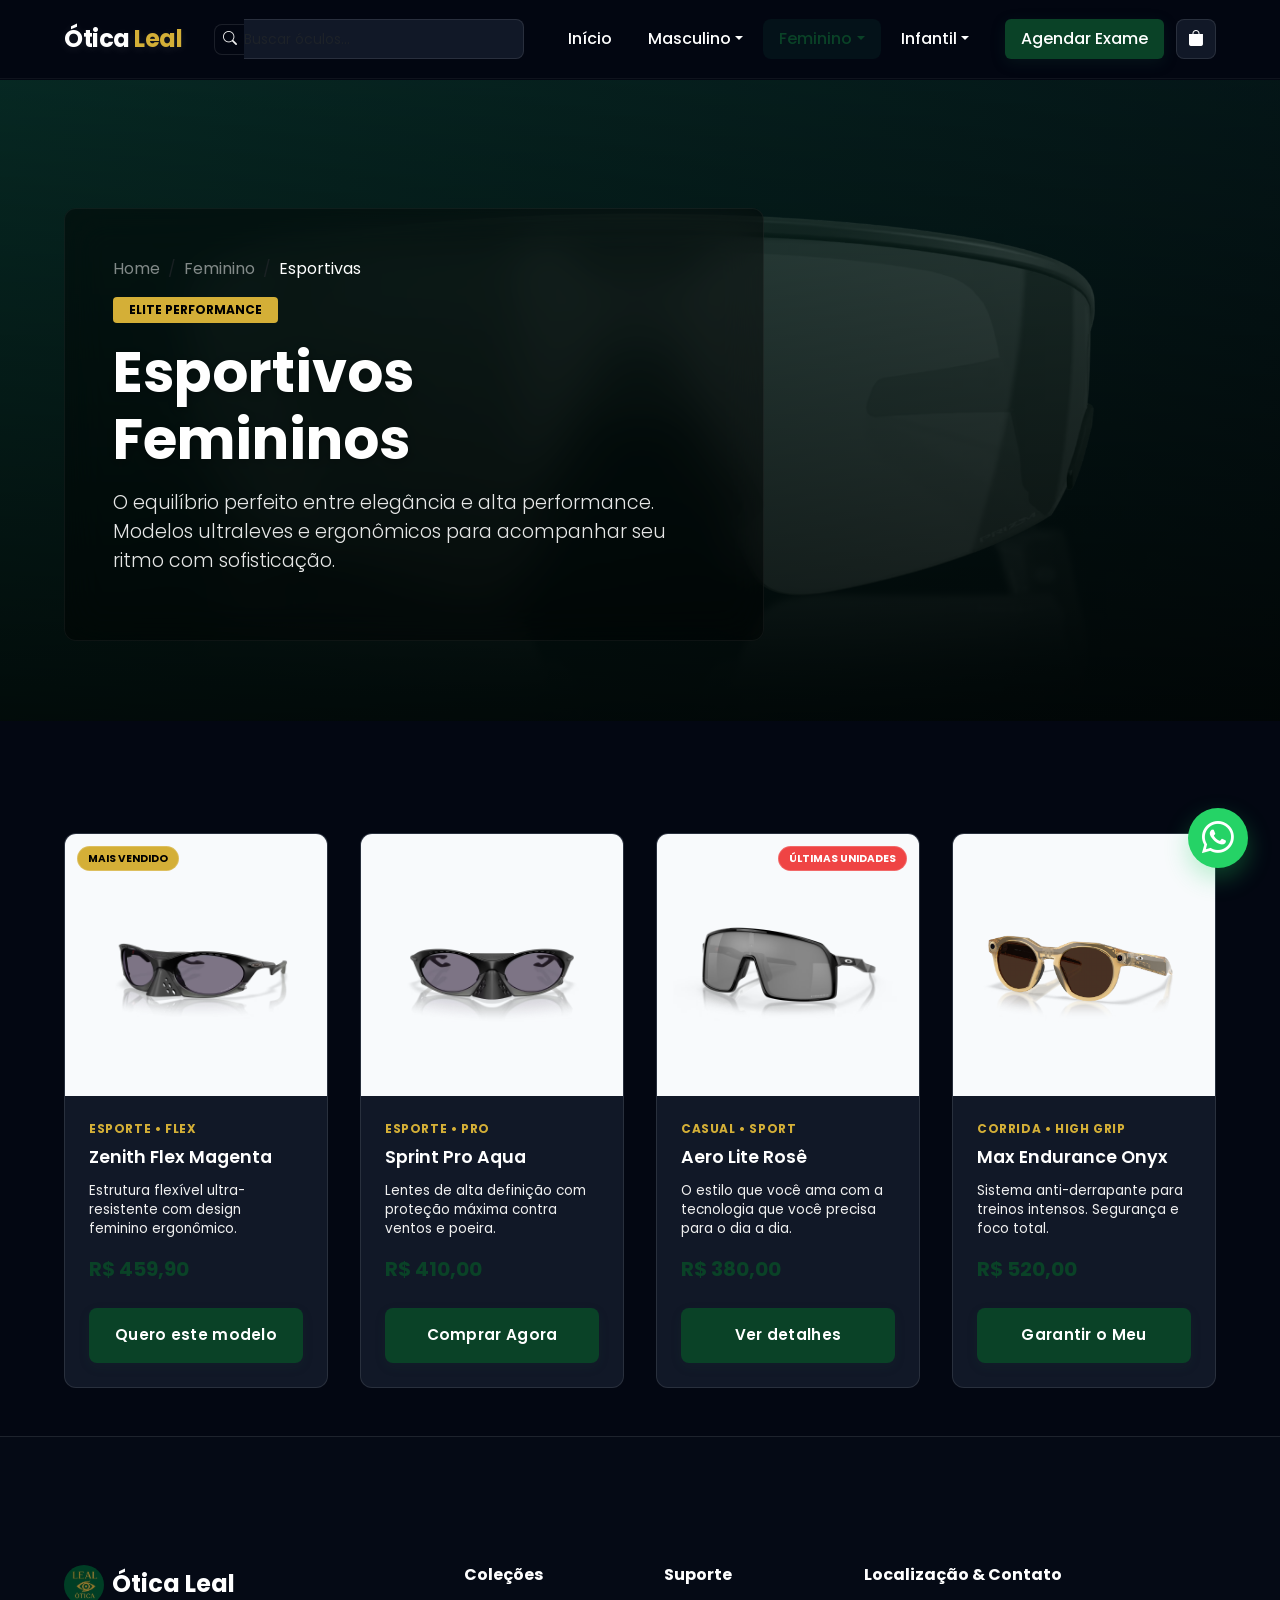
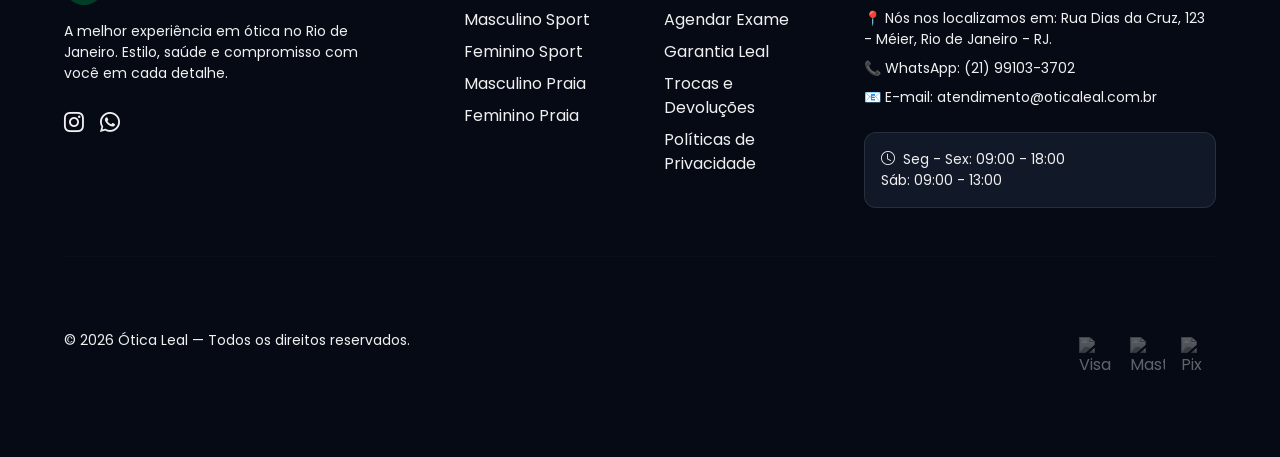
==== Html/Esportivas.html @ 36729e03 "Up site" ====
<!DOCTYPE html>
<html lang="pt-BR" data-theme="dark">
<head>
    <meta charset="UTF-8">
    <meta name="viewport" content="width=device-width, initial-scale=1.0">
    <meta name="description" content="Coleção Feminina Esportiva — Ótica Leal. Armações leves e elegantes para alta performance.">
    <title>Feminino Esportivo — Ótica Leal</title>
    <link href="https://cdn.jsdelivr.net/npm/bootstrap@5.3.3/dist/css/bootstrap.min.css" rel="stylesheet">
    <link href="https://cdn.jsdelivr.net/npm/bootstrap-icons/font/bootstrap-icons.css" rel="stylesheet">
    <link href="https://fonts.googleapis.com/css2?family=Poppins:wght@300;400;500;600;700;800&display=swap" rel="stylesheet">
    <link rel="stylesheet" href="../Css/Home.css">
</head>
<body class="home-page">
    <!-- PRELOADER -->
    <div id="preloader">
        <img src="../images/logo-otica-leal.png" alt="Ótica Leal" class="loader-logo">
        <div class="loader-bar"></div>
    </div>

    <!-- NAVBAR -->
    <nav class="navbar navbar-expand-lg fixed-top custom-navbar">
        <div class="container">
            <a class="navbar-brand fw-bold" href="../index.html" style="font-size: 1.5rem; letter-spacing: -0.5px;">
                <span style="color: #fff">Ótica</span>
                <span style="color: #d4af37">Leal</span>
            </a>
            <div class="d-flex align-items-center gap-2 order-lg-last">
                <button class="btn-cart" data-bs-toggle="modal" data-bs-target="#modalCarrinho" aria-label="Carrinho">
                    <i class="bi bi-bag-fill"></i>
                    <span id="contadorCarrinho"
                        class="position-absolute top-0 start-100 translate-middle badge rounded-pill bg-danger"
                        style="font-size:.65rem">0</span>
                </button>
                <button class="navbar-toggler border-0" type="button" data-bs-toggle="collapse"
                    data-bs-target="#navContent">
                    <span class="navbar-toggler-icon"></span>
                </button>
            </div>
            <div class="collapse navbar-collapse" id="navContent">
                <div class="search-box mx-lg-3 my-3 my-lg-0">
                    <div class="input-group input-group-sm">
                        <span class="input-group-text bg-transparent border-end-0"><i class="bi bi-search text-muted"></i></span>
                        <input type="text" id="searchInput" class="form-control border-start-0 ps-0" placeholder="Buscar óculos..." aria-label="Buscar">
                    </div>
                </div>
                <ul class="navbar-nav mx-auto gap-1">
                    <li class="nav-item"><a class="nav-link" href="../index.html">Início</a></li>
                    <li class="nav-item dropdown">
                        <a class="nav-link dropdown-toggle" href="#" data-bs-toggle="dropdown">Masculino</a>
                        <ul class="dropdown-menu">
                            <li><a class="dropdown-item" href="./Esportivos.html">Esportivos</a></li>
                            <li><a class="dropdown-item" href="./Praieros.html">Praianos</a></li>
                        </ul>
                    </li>
                    <li class="nav-item dropdown">
                        <a class="nav-link dropdown-toggle active" href="#" data-bs-toggle="dropdown">Feminino</a>
                        <ul class="dropdown-menu">
                            <li><a class="dropdown-item" href="./Esportivas.html">Esportivas</a></li>
                            <li><a class="dropdown-item" href="./Praieras.html">Praianas</a></li>
                        </ul>
                    </li>
                    <li class="nav-item dropdown">
                        <a class="nav-link dropdown-toggle" href="#" data-bs-toggle="dropdown">Infantil</a>
                        <ul class="dropdown-menu">
                            <li><a class="dropdown-item" href="./kidsEM.html">Meninos</a></li>
                            <li><a class="dropdown-item" href="./kidsEF.html">Meninas</a></li>
                        </ul>
                    </li>
                    <li class="nav-item"><a class="nav-link nav-cta" href="../index.html#exames">Agendar Exame</a></li>
                </ul>
            </div>
        </div>
    </nav>

    <!-- PAGE HEADER -->
    <div class="page-header" style="background-image: linear-gradient(to right, rgba(10,66,55,0.85), rgba(10,66,55,0.4)), url('../images/Esportivo2.avif');">
        <div class="container reveal">
            <div class="page-header-content glass p-4 p-md-5" style="border-radius: var(--radius); max-width: 700px;">
                <nav aria-label="breadcrumb">
                    <ol class="breadcrumb mb-3 small">
                        <li class="breadcrumb-item"><a href="../index.html" class="text-white-50">Home</a></li>
                        <li class="breadcrumb-item text-white-50">Feminino</li>
                        <li class="breadcrumb-item active text-white">Esportivas</li>
                    </ol>
                </nav>
                <span class="badge-new mb-3 d-inline-block px-3 py-1" style="background: var(--secondary); color: #000; font-weight: 700; font-size: 0.75rem; border-radius: 4px;">ELITE PERFORMANCE</span>
                <h1 class="fw-bold">Esportivos Femininos</h1>
                <p class="lead">O equilíbrio perfeito entre elegância e alta performance. Modelos ultraleves e ergonômicos para acompanhar seu ritmo com sofisticação.</p>
            </div>
        </div>
    </div>

    <!-- GRID -->
    <section class="container py-5">
        <div class="product-grid reveal-stagger">
            <!-- PRODUTO 1 -->
            <div class="product-card" id="titan-lady-rose">
                <div class="badge-popular">Mais Vendido</div>
                <div class="product-img-box"><img src="../images/Esportivo3.avif" alt="Zenith Flex Magenta"></div>
                <div class="product-body">
                    <span class="product-category">Esporte • Flex</span>
                    <h3 class="product-name">Zenith Flex Magenta</h3>
                    <p class="product-short-desc">Estrutura flexível ultra-resistente com design feminino ergonômico.</p>
                    <div class="product-price">R$ 459,90</div>
                    <button class="btn btn-buy btn-premium-glow w-100" onclick="adicionarCarrinho('Zenith Flex Magenta', 459.90)">Quero este modelo</button>
                </div>
            </div>

            <!-- PRODUTO 2 -->
            <div class="product-card">
                <div class="product-img-box"><img src="../images/Esportivo4.avif" alt="Sprint Pro Aqua"></div>
                <div class="product-body">
                    <span class="product-category">Esporte • Pro</span>
                    <h3 class="product-name">Sprint Pro Aqua</h3>
                    <p class="product-short-desc">Lentes de alta definição com proteção máxima contra ventos e poeira.</p>
                    <div class="product-price">R$ 410,00</div>
                    <button class="btn btn-buy w-100" onclick="adicionarCarrinho('Sprint Pro Aqua', 410.00)">Comprar Agora</button>
                </div>
            </div>

            <!-- PRODUTO 3 -->
            <div class="product-card">
                <div class="badge-scarcity">Últimas Unidades</div>
                <div class="product-img-box"><img src="../images/Esportivo5.avif" alt="Aero Lite Rosê"></div>
                <div class="product-body">
                    <span class="product-category">Casual • Sport</span>
                    <h3 class="product-name">Aero Lite Rosê</h3>
                    <p class="product-short-desc">O estilo que você ama com a tecnologia que você precisa para o dia a dia.</p>
                    <div class="product-price">R$ 380,00</div>
                    <button class="btn btn-buy w-100" onclick="adicionarCarrinho('Aero Lite Rosê', 380.00)">Ver detalhes</button>
                </div>
            </div>

            <!-- PRODUTO 4 -->
            <div class="product-card">
                <div class="product-img-box"><img src="../images/0OW8002__800208__P21__shad__al31.avif" alt="Max Endurance Onyx"></div>
                <div class="product-body">
                    <span class="product-category">Corrida • High Grip</span>
                    <h3 class="product-name">Max Endurance Onyx</h3>
                    <p class="product-short-desc">Sistema anti-derrapante para treinos intensos. Segurança e foco total.</p>
                    <div class="product-price">R$ 520,00</div>
                    <button class="btn btn-buy btn-premium-glow w-100" onclick="adicionarCarrinho('Max Endurance Onyx', 520.00)">Garantir o Meu</button>
                </div>
            </div>
        </div>
    </section>

    <!-- FOOTER -->
    <footer class="site-footer">
        <div class="container py-5">
            <div class="row g-5">
                <div class="col-lg-4">
                    <div class="footer-brand d-flex align-items-center gap-2 mb-3">
                        <img src="../images/logo-otica-leal.png" width="40" alt="Logo" style="border-radius: 50%;">
                        <h4 class="fw-bold mb-0">Ótica Leal</h4>
                    </div>
                    <p class="small text-secondary" style="max-width: 300px;">A melhor experiência em ótica no Rio de Janeiro. Estilo, saúde e compromisso com você em cada detalhe.</p>
                    <div class="d-flex gap-3 mt-4">
                        <a href="#" class="fs-5 text-secondary"><i class="bi bi-instagram"></i></a>
                        <a href="https://wa.me/5521991033702" class="fs-5 text-secondary"><i class="bi bi-whatsapp"></i></a>
                    </div>
                </div>
                <div class="col-lg-2 col-6">
                    <h6 class="fw-bold mb-4">Coleções</h6>
                    <ul class="list-unstyled d-flex flex-column gap-2">
                        <li><a href="./Esportivos.html">Masculino Sport</a></li>
                        <li><a href="./Esportivas.html">Feminino Sport</a></li>
                        <li><a href="./Praieros.html">Masculino Praia</a></li>
                        <li><a href="./Praieras.html">Feminino Praia</a></li>
                    </ul>
                </div>
                <div class="col-lg-2 col-6">
                    <h6 class="fw-bold mb-4">Suporte</h6>
                    <ul class="list-unstyled d-flex flex-column gap-2">
                        <li><a href="../index.html#exames">Agendar Exame</a></li>
                        <li><a href="#">Garantia Leal</a></li>
                        <li><a href="#">Trocas e Devoluções</a></li>
                        <li><a href="#">Políticas de Privacidade</a></li>
                    </ul>
                </div>
                <div class="col-lg-4">
                    <h6 class="fw-bold mb-4">Localização & Contato</h6>
                    <p class="small mb-2 text-secondary">📍 Nós nos localizamos em: Rua Dias da Cruz, 123 - Méier, Rio de Janeiro - RJ.</p>
                    <p class="small mb-2 text-secondary">📞 WhatsApp: (21) 99103-3702</p>
                    <p class="small text-secondary">📧 E-mail: atendimento@oticaleal.com.br</p>
                    <div class="mt-4 p-3 glass-card" style="border-radius: 12px;">
                        <p class="small mb-0 text-muted"><i class="bi bi-clock me-2"></i>Seg - Sex: 09:00 - 18:00<br>Sáb: 09:00 - 13:00</p>
                    </div>
                </div>
            </div>
            <hr class="my-5" style="border-color:rgba(255,255,255,0.08)">
            <div class="d-flex flex-wrap justify-content-between align-items-center gap-3">
                <p class="small mb-0 text-muted">© 2026 Ótica Leal — Todos os direitos reservados.</p>
                <div class="d-flex gap-3 align-items-center security-seals">
                    <img src="https://cdn-icons-png.flaticon.com/512/196/196057.png" width="35" alt="Visa">
                    <img src="https://cdn-icons-png.flaticon.com/512/196/196082.png" width="35" alt="Mastercard">
                    <img src="https://cdn-icons-png.flaticon.com/512/196/196051.png" width="35" alt="Pix">
                </div>
            </div>
        </div>
    </footer>

    <!-- MODAL CARRINHO -->
    <div class="modal fade" id="modalCarrinho">
        <div class="modal-dialog modal-dialog-centered modal-lg">
            <div class="modal-content">
                <div class="modal-header">
                    <h5 class="modal-title fw-bold">🛒 Seu Carrinho</h5>
                    <button type="button" class="btn-close" data-bs-dismiss="modal"></button>
                </div>
                <div class="modal-body">
                    <div id="listaCarrinho" class="mb-4"></div>
                    <div id="carrinhoVazio" class="text-center py-5" style="color:var(--text-muted)">Seu carrinho está vazio 😢</div>
                    
                    <div id="checkoutForm" style="display: none;">
                        <hr class="my-4">
                        <h6 class="fw-bold mb-3 text-primary-leal">Informações Complementares</h6>
                        <div class="row g-3">
                            <div class="col-md-6">
                                <label class="form-label small fw-bold">Seu Nome</label>
                                <input type="text" class="form-control" id="nomePedido" placeholder="Nome Completo">
                            </div>
                            <div class="col-md-6">
                                <label class="form-label small fw-bold">Telefone/WhatsApp</label>
                                <input type="text" class="form-control" id="telPedido" placeholder="(21) 99999-9999">
                            </div>
                            <div class="col-md-6">
                                <label class="form-label small fw-bold">Forma de Pagamento</label>
                                <select class="form-select" id="pagamentoPedido">
                                    <option value="Cartão de Crédito">Cartão de Crédito</option>
                                    <option value="Pix">Pix</option>
                                    <option value="Dinheiro">Dinheiro (na loja)</option>
                                </select>
                            </div>
                        </div>
                    </div>

                    <div class="pt-3 text-end" style="border-top:1px solid var(--border)">
                        <h4 class="fw-bold">Total: <span id="totalCarrinho" style="color:var(--primary)">R$ 0,00</span></h4>
                    </div>
                </div>
                <div class="modal-footer">
                    <button class="btn btn-outline-secondary" data-bs-dismiss="modal">Continuar Comprando</button>
                    <button class="btn btn-primary px-5" id="finalizarCarrinho">Retirar na Loja</button>
                </div>
            </div>
        </div>
    </div>

    <!-- FLOATING WHATSAPP BUTTON -->
    <a href="https://wa.me/5521991033702?text=Olá,%20vim%20aqui%20perguntar:" class="whatsapp-float" target="_blank" aria-label="Fale conosco no WhatsApp">
        <i class="bi bi-whatsapp"></i>
        <span class="float-tooltip">Dúvidas? Fale conosco!</span>
    </a>

    <script src="https://cdn.jsdelivr.net/npm/bootstrap@5.3.3/dist/js/bootstrap.bundle.min.js"></script>
    <script src="../Module-JS/ProductDB.js"></script>
    <script src="../Sistema.js"></script>
    <script src="../Module-JS/Search.js"></script>

    <!-- BACK TO TOP -->
    <button id="backToTop" class="btn-back-to-top" aria-label="Voltar ao topo">
        <i class="bi bi-arrow-up"></i>
    </button>

    <!-- MOBILE BOTTOM NAV -->
    <nav class="mobile-bottom-nav d-md-none">
        <a href="../index.html" class="nav-item">
            <i class="bi bi-house-door"></i>
            <span>Início</span>
        </a>
        <a href="javascript:void(0)" class="nav-item" onclick="window.abrirBuscaMobile()">
            <i class="bi bi-search"></i>
            <span>Busca</span>
        </a>
        <a href="javascript:void(0)" class="nav-item position-relative" data-bs-toggle="modal" data-bs-target="#modalCarrinho">
            <i class="bi bi-bag"></i>
            <span class="badge-dot" id="badgeMobile"></span>
            <span>Carrinho</span>
        </a>
        <a href="https://wa.me/5521991033702" class="nav-item whatsapp-item">
            <i class="bi bi-whatsapp"></i>
            <span>Whats</span>
        </a>
    </nav>
</body>
</html>
---- Css/Home.css ----
/* ========================================
   ÓTICA LEAL — Design System v9.0
   ======================================== */

html {
  scroll-behavior: smooth;
}

/* ---- LIGHT MODE ---- */
:root {
  /* Brand Deep Green */
  --primary: #0a4227;
  --primary-dark: #072e26;
  --primary-soft: rgba(10, 66, 55, 0.2);
  --secondary: #d4af37;
  --accent: #e5c158;
  --gradient-brand: linear-gradient(135deg, #0a4237, #1a4d3a);

  --bg: #030712;
  --bg-card: #111827;
  --bg-elevated: #1f2937;
  --bg-nav: rgba(3, 7, 18, 0.9);

  --text: #ffffff;
  --text-secondary: #f0f0f0;
  --text-muted: #9ca3af;

  --border: rgba(255, 255, 255, 0.1);
  --shadow-sm: 0 4px 6px rgba(0, 0, 0, 0.5);
  --shadow-md: 0 10px 15px rgba(0, 0, 0, 0.6);
  --shadow-lg: 0 20px 25px rgba(0, 0, 0, 0.7);
  --shadow-glow: 0 0 30px rgba(212, 175, 55, 0.15);

  --radius: 12px;
  --radius-sm: 8px;
  --radius-xs: 4px;
  --ease: cubic-bezier(0.4, 0, 0.2, 1);
}

/* ---- DARK MODE (Premium Deep Dark) ---- */
[data-theme="dark"] {
  --bg: #030712; /* Deep midnight black */
  --bg-card: #111827;
  --bg-elevated: #1f2937;
  --bg-nav: rgba(3, 7, 18, 0.9);

  --text: #ffffff;
  --text-secondary: #f0f0f0;
  --text-muted: #9ca3af;

  --border: rgba(255, 255, 255, 0.1);
  --shadow-sm: 0 4px 6px rgba(0, 0, 0, 0.5);
  --shadow-md: 0 10px 15px rgba(0, 0, 0, 0.6);
  --shadow-lg: 0 20px 25px rgba(0, 0, 0, 0.7);
  --shadow-glow: 0 0 30px rgba(212, 175, 55, 0.15);
}

/* Global Transitions */
* {
  transition:
    background-color 0.4s var(--ease),
    color 0.4s var(--ease),
    border-color 0.4s var(--ease),
    box-shadow 0.4s var(--ease);
}

/* Specific Dark Mode Adaptations */
[data-theme="dark"] .text-muted,
[data-theme="dark"] .text-secondary {
  color: var(--text-secondary) !important;
}

[data-theme="dark"] .bg-light {
  background-color: var(--bg-elevated) !important;
}

[data-theme="dark"] .card,
[data-theme="dark"] .product-card,
[data-theme="dark"] .glass-card {
  background-color: var(--bg-card);
  border-color: var(--border);
  color: var(--text);
}

[data-theme="dark"] h1,
[data-theme="dark"] h2,
[data-theme="dark"] h3,
[data-theme="dark"] h4,
[data-theme="dark"] h5,
[data-theme="dark"] h6 {
  color: var(--text) !important;
}

[data-theme="dark"] .modal-content {
  background-color: var(--bg-card);
  color: var(--text);
  border: 1px solid var(--border);
}

[data-theme="dark"] .form-control {
  background-color: rgba(255, 255, 255, 0.05);
  border-color: var(--border);
  color: var(--text);
}

[data-theme="dark"] .form-control:focus {
  background-color: rgba(255, 255, 255, 0.1);
  border-color: var(--secondary);
}

/* ---- GLASSMORPHISM UTILS ---- */
.glass {
  background: rgba(255, 255, 255, 0.05);
  backdrop-filter: blur(20px);
  -webkit-backdrop-filter: blur(12px);
  border: 1px solid rgba(255, 255, 255, 0.1);
}

[data-theme="dark"] .glass {
  background: rgba(0, 0, 0, 0.4);
  border: 1px solid rgba(255, 255, 255, 0.05);
}

.glass-dark {
  background: rgba(0, 0, 0, 0.6);
  backdrop-filter: blur(16px);
  -webkit-backdrop-filter: blur(16px);
  border: 1px solid rgba(255, 255, 255, 0.05);
}

/* ---- PREMIUM FEATURE BOXES ---- */
.feature-box {
  position: relative;
  display: block;
  height: 350px;
  border-radius: 24px;
  background-size: cover;
  background-position: center;
  overflow: hidden;
  transition: all 0.5s var(--ease);
  text-decoration: none;
}

.feature-box:hover {
  transform: translateY(-10px) scale(1.02);
  box-shadow: 0 30px 60px rgba(0, 0, 0, 0.3);
}

.feature-overlay {
  position: absolute;
  bottom: 0;
  left: 0;
  right: 0;
  padding: 2.5rem;
  background: linear-gradient(
    to top,
    rgba(0, 0, 0, 0.9) 0%,
    rgba(0, 0, 0, 0) 100%
  );
  color: #fff;
  transition: all 0.4s var(--ease);
}

.feature-box:hover .feature-overlay {
  padding-bottom: 3.5rem;
  background: linear-gradient(
    to top,
    rgba(0, 0, 0, 0.95) 20%,
    rgba(0, 0, 0, 0) 100%
  );
}

.small-tag {
  display: inline-block;
  font-size: 0.7rem;
  font-weight: 700;
  letter-spacing: 0.1em;
  text-transform: uppercase;
  color: var(--secondary);
  margin-bottom: 0.5rem;
}

.feature-box h3 {
  font-size: 1.8rem;
  margin-bottom: 0.25rem;
}

.feature-box p {
  font-size: 1rem;
  opacity: 0.8;
  margin-bottom: 0;
}

/* ---- BASE ---- */
*,
*::before,
*::after {
  box-sizing: border-box;
}

body {
  background: var(--bg);
  color: var(--text);
  font-family: "Poppins", sans-serif;
  margin: 0;
  padding-top: 80px;
  transition:
    background 0.3s ease,
    color 0.3s ease;
  -webkit-font-smoothing: antialiased;
  overflow-x: hidden;
}

.navbar-brand {
  transition: all 0.3s var(--ease);
}

.navbar-brand:hover {
  opacity: 0.8;
  transform: translateY(-1px);
}

.navbar-brand span {
  text-shadow: 0 2px 10px rgba(255, 255, 255, 0.1);
}

/* Back to Top Button */
.btn-back-to-top {
  position: fixed;
  bottom: 1.5rem;
  left: 1.5rem;
  width: 45px;
  height: 45px;
  background: var(--bg-card);
  color: var(--primary);
  border: 1px solid var(--border);
  border-radius: 50%;
  display: flex;
  align-items: center;
  justify-content: center;
  font-size: 1.2rem;
  cursor: pointer;
  z-index: 999;
  opacity: 0;
  visibility: hidden;
  transition: all 0.4s var(--ease);
  box-shadow: var(--shadow-md);
}

.btn-back-to-top.show {
  opacity: 1;
  visibility: visible;
}

.btn-back-to-top:hover {
  background: var(--primary);
  color: #fff;
  transform: translateY(-5px);
}

@media (max-width: 768px) {
  .search-box {
    max-width: 120px;
  }
  .search-box .form-control {
    font-size: 0.75rem;
  }
}

/* ================================================
   PRELOADER
   ================================================ */
#preloader {
  position: fixed;
  top: 0;
  left: 0;
  width: 100%;
  height: 100%;
  background: #0a4227; /* Brand Deep Green */
  display: flex;
  flex-direction: column;
  align-items: center;
  justify-content: center;
  z-index: 9999;
  transition:
    opacity 0.8s ease,
    visibility 0.8s ease;
}

.loader-logo {
  width: 120px;
  margin-bottom: 2rem;
  animation: pulse-logo 2s infinite ease-in-out;
  border-radius: 50%;
}

.loader-bar {
  width: 200px;
  height: 3px;
  background: rgba(255, 255, 255, 0.1);
  border-radius: 10px;
  overflow: hidden;
  position: relative;
}

.loader-bar::after {
  content: "";
  position: absolute;
  top: 0;
  left: -100%;
  width: 100%;
  height: 100%;
  background: var(--secondary); /* Brand Gold */
  animation: load-progress 1.5s infinite ease-in-out;
}

@keyframes pulse-logo {
  0%,
  100% {
    transform: scale(1);
    opacity: 0.8;
  }
  50% {
    transform: scale(1.1);
    opacity: 1;
  }
}

@keyframes load-progress {
  0% {
    left: -100%;
  }
  50% {
    left: 0%;
  }
  100% {
    left: 100%;
  }
}

#preloader.fade-out {
  opacity: 0;
  visibility: hidden;
}

body.home-page {
  background-image: none; /* Removed the distracting radial gradients for a cleaner look */
}

a {
  color: inherit;
  text-decoration: none;
  transition: color 0.2s ease;
}
a:hover {
  color: var(--primary);
}
::selection {
  background: var(--primary);
  color: #fff;
}

.container {
  max-width: 1200px;
  margin: 0 auto;
  padding: 0 1.5rem;
}

/* ================================================
   NAVBAR
   ================================================ */
/* ================================================
   NAVBAR
   ================================================ */
.custom-navbar {
  background: var(--bg-nav) !important;
  backdrop-filter: blur(12px);
  -webkit-backdrop-filter: blur(12px);
  border-bottom: 1px solid var(--border);
  padding: 1rem 0;
  transition: all 0.3s ease;
  z-index: 1000;
}

.custom-navbar.scrolled {
  padding: 0.6rem 0;
  box-shadow: var(--shadow-md);
}

.custom-navbar .navbar-brand {
  font-size: 1.4rem;
}

.custom-navbar .text-primary-leal {
  color: var(--primary);
}
.custom-navbar .text-gold-leal {
  color: var(--secondary);
}

.custom-navbar .nav-link {
  color: var(--text) !important;
  font-weight: 500;
  padding: 0.5rem 1rem !important;
  border-radius: var(--radius-sm);
  transition: all 0.2s ease;
}

.custom-navbar .nav-link:hover,
.custom-navbar .nav-link.active {
  color: var(--primary) !important;
  background: var(--primary-soft);
}

.nav-cta {
  background: var(--primary);
  color: #fff !important;
  padding: 0.5rem 1.5rem !important;
  border-radius: 6px !important;
  box-shadow: 0 4px 15px rgba(26, 77, 58, 0.2);
  margin-left: 1rem;
}

.nav-cta:hover {
  background: var(--primary-dark);
  box-shadow: 0 6px 20px rgba(26, 77, 58, 0.3);
  transform: translateY(-2px);
}

.custom-navbar .dropdown-menu {
  background: var(--bg-card);
  border: 1px solid var(--border);
  border-radius: var(--radius);
  box-shadow: var(--shadow-lg);
  padding: 0.5rem;
  margin-top: 0.5rem;
}

.custom-navbar .dropdown-item {
  color: var(--text);
  padding: 0.6rem 1rem;
  border-radius: var(--radius-sm);
  transition: all 0.2s ease;
}

.custom-navbar .dropdown-item:hover {
  background: var(--primary-soft);
  color: var(--primary);
}

.theme-toggle,
.btn-cart {
  width: 40px;
  height: 40px;
  border: 1px solid var(--border);
  border-radius: var(--radius-sm);
  background: var(--bg-card);
  color: var(--text);
  display: flex;
  align-items: center;
  justify-content: center;
  cursor: pointer;
  transition: all 0.2s ease;
}

.theme-toggle:hover,
.btn-cart:hover {
  border-color: var(--primary);
  color: var(--primary);
}

.btn-cart .badge {
  font-size: 0.6rem !important;
  padding: 0.35em 0.5em !important;
}

.search-box .form-control {
  border-radius: 0 var(--radius-sm) var(--radius-sm) 0;
  background: var(--bg-card);
  color: var(--text);
  border-color: var(--border);
  min-width: 180px;
  transition: all 0.3s ease;
}

.search-box .input-group-text {
  border-radius: var(--radius-sm) 0 0 var(--radius-sm);
  border-color: var(--border);
  color: var(--text-muted);
}

.search-box .form-control:focus {
  min-width: 240px;
  box-shadow: none;
  border-color: var(--primary);
}

/* ================================================
   HERO
   ================================================ */
.hero-section {
  position: relative;
  min-height: 80vh;
  display: flex;
  align-items: center;
  background-image:
    linear-gradient(to right, rgba(10, 66, 55, 0.9), rgba(10, 66, 55, 0.4)),
    url("https://images.unsplash.com/photo-1574258495973-f010dfbb5371?w=1800&q=80");
  background-size: cover;
  background-position: center;
  color: #fff;
  border-radius: 0;
  overflow: hidden;
}

.lifestyle-section {
  position: relative;
  padding: 10rem 0;
  background-attachment: fixed;
  background-size: cover;
  background-position: center;
  margin: 6rem 0;
  border-radius: 40px;
}

.hero-section h1 {
  font-size: clamp(2.5rem, 5vw, 4rem);
  font-weight: 800;
  line-height: 1.1;
  margin-bottom: 1.5rem;
}

.accent-text {
  color: var(--secondary);
}

.hero-section p {
  font-size: 1.1rem;
  opacity: 0.9;
  max-width: 600px;
  margin-bottom: 2rem;
}

.btn-hero-primary,
.btn-hero-secondary,
.btn-buy {
  padding: 0.8rem 1.8rem;
  font-weight: 600;
  border-radius: var(--radius-sm);
  transition: all 0.2s ease;
  text-decoration: none;
  display: inline-block;
}

.btn-hero-primary {
  background: var(--primary);
  color: #fff;
  border: none;
}
.btn-hero-primary:hover {
  background: var(--primary-dark);
  color: #fff;
  transform: translateY(-2px);
}

.btn-hero-secondary {
  background: transparent;
  color: #fff;
  border: 2px solid #fff;
  margin-left: 1rem;
}
.btn-hero-secondary:hover {
  background: #fff;
  color: var(--text);
  transform: translateY(-2px);
}

/* ================================================
   REVEAL (STAGGERED LOADING)
   ================================================ */
.reveal {
  opacity: 0;
  transform: translateY(30px);
  transition:
    opacity 1s cubic-bezier(0.22, 1, 0.36, 1),
    transform 1s cubic-bezier(0.22, 1, 0.36, 1);
}
.reveal.visible {
  opacity: 1;
  transform: translateY(0);
}

.reveal-stagger > * {
  opacity: 0;
  transform: translateY(20px);
  transition:
    opacity 0.8s cubic-bezier(0.22, 1, 0.36, 1),
    transform 0.8s cubic-bezier(0.22, 1, 0.36, 1);
}

.reveal-stagger.visible > * {
  opacity: 1;
  transform: translateY(0);
}

.reveal-stagger.visible > *:nth-child(1) {
  transition-delay: 0.1s;
}
.reveal-stagger.visible > *:nth-child(2) {
  transition-delay: 0.2s;
}
.reveal-stagger.visible > *:nth-child(3) {
  transition-delay: 0.3s;
}
.reveal-stagger.visible > *:nth-child(4) {
  transition-delay: 0.4s;
}
.reveal-stagger.visible > *:nth-child(5) {
  transition-delay: 0.5s;
}
.reveal-stagger.visible > *:nth-child(6) {
  transition-delay: 0.6s;
}

/* ================================================
   PRODUCT CARDS
   ================================================ */
.product-grid {
  display: grid;
  grid-template-columns: repeat(auto-fill, minmax(260px, 1fr));
  gap: 2rem;
}

.product-card {
  background: var(--bg-card);
  border: 1px solid var(--border);
  border-radius: var(--radius);
  overflow: hidden;
  transition: all 0.4s var(--ease);
  display: flex;
  flex-direction: column;
  position: relative;
}

.product-card::after {
  content: "";
  position: absolute;
  top: 0;
  left: 0;
  right: 0;
  bottom: 0;
  border-radius: inherit;
  box-shadow: 0 0 20px rgba(197, 160, 89, 0);
  transition: all 0.4s var(--ease);
  pointer-events: none;
  z-index: -1;
}

.product-card:hover {
  transform: translateY(-8px);
  border-color: var(--secondary);
  box-shadow: var(--shadow-lg);
}

[data-theme="dark"] .product-card:hover {
  box-shadow:
    0 10px 40px rgba(0, 0, 0, 0.8),
    0 0 20px rgba(197, 160, 89, 0.1);
}

.product-img-box {
  position: relative;
  aspect-ratio: 1/1;
  overflow: hidden;
  background: #f8fafc;
}

.product-img-box img {
  width: 100%;
  height: 100%;
  object-fit: contain;
  padding: 1rem;
  transition: transform 0.5s ease;
}

.product-card:hover .product-img-box img {
  transform: scale(1.05);
}

.product-body {
  padding: 1.5rem;
  display: flex;
  flex-direction: column;
  flex-grow: 1;
}

.product-category {
  font-size: 0.75rem;
  font-weight: 700;
  color: var(--secondary);
  text-transform: uppercase;
  letter-spacing: 0.05em;
  margin-bottom: 0.5rem;
}

.product-name {
  font-size: 1.1rem;
  font-weight: 600;
  margin-bottom: 0.75rem;
  line-height: 1.3;
}

.product-price {
  font-size: 1.25rem;
  font-weight: 700;
  color: var(--primary);
  margin-bottom: 1.5rem;
  margin-top: auto;
}

.old-price {
  font-size: 0.9rem;
  color: var(--text-muted);
  text-decoration: line-through;
  margin-right: 0.5rem;
}

.btn-buy {
  width: 100%;
  background: var(--primary);
  color: #fff;
  border: none;
  text-align: center;
  font-size: 0.95rem;
  font-weight: 600;
  letter-spacing: 0.02em;
  padding: 1rem 1.5rem;
  box-shadow: 0 4px 12px rgba(26, 77, 58, 0.1);
  transition: all 0.3s var(--ease);
}
.btn-buy:hover {
  background: var(--primary-dark);
  transform: translateY(-3px);
  box-shadow: 0 8px 25px rgba(26, 77, 58, 0.2);
  filter: brightness(1.1);
}
.btn-buy:active {
  transform: translateY(0);
}
.btn-buy.success {
  background: #10b981;
}

/* CRO Badges */
.badge-scarcity {
  position: absolute;
  top: 12px;
  right: 12px;
  background: #ef4444;
  color: #fff;
  font-size: 0.65rem;
  font-weight: 700;
  padding: 4px 10px;
  border-radius: 50px;
  z-index: 10;
  text-transform: uppercase;
  animation: pulse-red 2s infinite;
}

.badge-popular {
  position: absolute;
  top: 12px;
  left: 12px;
  background: var(--secondary);
  color: #000;
  font-size: 0.65rem;
  font-weight: 700;
  padding: 4px 10px;
  border-radius: 50px;
  z-index: 10;
  text-transform: uppercase;
}

@keyframes pulse-red {
  0% {
    box-shadow: 0 0 0 0 rgba(239, 68, 68, 0.4);
  }
  70% {
    box-shadow: 0 0 0 10px rgba(239, 68, 68, 0);
  }
  100% {
    box-shadow: 0 0 0 0 rgba(239, 68, 68, 0);
  }
}

/* Ratings - REMOVED AS PER USER REQUEST */
.product-rating {
  display: none;
}

.product-short-desc {
  font-size: 0.85rem;
  color: var(--text-secondary);
  margin-bottom: 1rem;
  display: -webkit-box;
  -webkit-line-clam: 2;
  -webkit-box-orient: vertical;
  overflow: hidden;
  line-height: 1.4;
}

/* Testimonials */
.testimonial-card {
  padding: 2rem;
  height: 100%;
}
.testimonial-card img {
  width: 60px;
  height: 60px;
  border-radius: 50%;
  object-fit: cover;
  margin-bottom: 1rem;
  border: 2px solid var(--secondary);
}

/* Trust Bar */
.trust-icon-box {
  text-align: center;
  padding: 2rem;
  transition: transform 0.3s var(--ease);
}
.trust-icon-box:hover {
  transform: translateY(-5px);
}
.trust-icon-box i {
  font-size: 2.5rem;
  color: var(--secondary);
  margin-bottom: 1rem;
}

.security-seals {
  display: flex;
  justify-content: center;
  gap: 2rem;
  opacity: 0.6;
  margin-top: 2rem;
}

/* ================================================
   PAGE HEADER (Cinematic Category Headers)
   ================================================ */
.page-header {
  position: relative;
  padding: 8rem 0 5rem;
  background-size: cover;
  background-position: center;
  background-repeat: no-repeat;
  margin-bottom: 4rem;
  overflow: hidden;
  color: #fff;
  display: flex;
  align-items: flex-end;
}

.page-header::before {
  content: "";
  position: absolute;
  top: 0;
  left: 0;
  right: 0;
  bottom: 0;
  background: linear-gradient(
    to bottom,
    rgba(0, 0, 0, 0.3),
    rgba(0, 0, 0, 0.8)
  );
  z-index: 1;
}

.page-header .container {
  position: relative;
  z-index: 2;
}

.page-header-content {
  padding: 2.5rem;
  border-radius: var(--radius);
  max-width: 800px;
}

.page-header h1 {
  font-size: clamp(2rem, 5vw, 3.5rem);
  font-weight: 800;
  margin-bottom: 1rem;
  text-shadow: 0 2px 10px rgba(0, 0, 0, 0.3);
}

.page-header p {
  color: rgba(255, 255, 255, 0.9);
  font-size: 1.2rem;
  max-width: 600px;
  line-height: 1.5;
}

.breadcrumb-item a {
  color: rgba(255, 255, 255, 0.8);
  text-decoration: none;
}

.breadcrumb-item.active {
  color: var(--secondary);
}

.breadcrumb-item a {
  color: var(--primary);
}

/* ================================================
   EXAMES SECTION
   ================================================ */
.exames-section {
  background: var(--bg-elevated);
  border-radius: var(--radius);
  margin: 4rem 0;
  overflow: hidden;
}

.exame-img {
  width: 100%;
  height: 100%;
  min-height: 300px;
  object-fit: cover;
}

.badge-free {
  background: var(--secondary);
  color: #fff;
  padding: 0.2rem 0.6rem;
  border-radius: var(--radius-xs);
  font-size: 0.9rem;
  vertical-align: middle;
}

.benefit-item {
  display: flex;
  gap: 1rem;
  margin-bottom: 1.5rem;
}

/* ================================================
   BRANDS & LIFESTYLE
   ================================================ */
.brand-logo {
  filter: grayscale(1) brightness(2);
  opacity: 0.5;
  transition: all 0.3s ease;
  max-height: 30px;
}

.brand-logo:hover {
  filter: grayscale(0) brightness(1);
  opacity: 1;
  transform: scale(1.1);
}

.glass-card {
  background: rgba(255, 255, 255, 0.03);
  backdrop-filter: blur(20px);
  -webkit-backdrop-filter: blur(20px);
  border: 1px solid rgba(255, 255, 255, 0.08);
  border-radius: 24px;
}

/* ================================================
   FOOTER
   ================================================ */
.site-footer {
  background: var(--bg-elevated);
  border-top: 1px solid var(--border);
  padding: 5rem 0 2rem;
  margin-top: 0; /* Remove margin to merge with previous sections if needed */
  width: 100%;
}

.footer-full {
  background: var(--bg-elevated);
  padding-left: 5%;
  padding-right: 5%;
}

[data-theme="dark"] .site-footer {
  background: #050a15;
}

.site-footer a {
  color: var(--text-secondary);
  transition: all 0.2s ease;
}
.site-footer a:hover {
  color: var(--primary);
  padding-left: 5px;
}

/* ================================================
   MODALS
   ================================================ */
.modal-content {
  border-radius: var(--radius);
  border: none;
  box-shadow: var(--shadow-lg);
}

.modal-header {
  border-bottom: 1px solid var(--border);
  padding: 1.5rem;
}

.modal-footer {
  border-top: 1px solid var(--border);
  padding: 1.5rem;
}

/* Form Styles for Modals */
.modal-body .form-label {
  color: var(--text-secondary);
  margin-bottom: 0.4rem;
}

.modal-body .form-control,
.modal-body .form-select {
  background-color: var(--bg-elevated);
  border: 1px solid var(--border);
  color: var(--text);
  border-radius: var(--radius-sm);
  padding: 0.65rem 1rem;
  transition: all 0.2s ease;
}

.modal-body .form-control:focus,
.modal-body .form-select:focus {
  background-color: var(--bg-card);
  border-color: var(--primary);
  box-shadow: 0 0 0 4px rgba(26, 77, 58, 0.1);
  outline: none;
}

[data-theme="dark"] .modal-body .form-control,
[data-theme="dark"] .modal-body .form-select {
  background-color: rgba(255, 255, 255, 0.03);
}

[data-theme="dark"] .modal-body .form-control:focus,
[data-theme="dark"] .modal-body .form-select:focus {
  background-color: rgba(255, 255, 255, 0.05);
}

/* ================================================
   TOAST
   ================================================ */
.toast-notification {
  position: fixed;
  bottom: 2rem;
  right: 2rem;
  background: var(--text);
  color: var(--bg);
  padding: 1rem 1.5rem;
  border-radius: var(--radius-sm);
  box-shadow: var(--shadow-lg);
  display: flex;
  align-items: center;
  gap: 0.75rem;
  z-index: 1100;
  opacity: 0;
  transform: translateY(20px);
  transition: all 0.3s ease;
}

.toast-notification.show {
  opacity: 1;
  transform: translateY(0);
}

/* ================================================
   RESPONSIVE
   ================================================ */
@media (max-width: 1100px) {
  .feature-grid {
    grid-template-columns: repeat(2, minmax(0, 1fr));
  }
  .product-grid {
    grid-template-columns: repeat(2, minmax(0, 1fr));
  }
  .exames-grid {
    grid-template-columns: 1fr;
  }
}

@media (max-width: 820px) {
  body {
    padding-top: 110px;
  }
  .hero-content {
    padding-top: 3rem;
  }
  .hero-section h1 {
    font-size: clamp(2.5rem, 8vw, 3.6rem);
  }
  .feature-grid,
  .product-grid {
    grid-template-columns: 1fr;
  }
  .custom-navbar {
    padding: 14px 0;
  }
  .page-header {
    min-height: 460px;
  }
  .page-header h1 {
    font-size: 2.5rem;
  }
  .page-header .breadcrumb {
    font-size: 0.82rem;
  }
}

@media (max-width: 640px) {
  .custom-navbar .navbar-collapse {
    background: var(--bg-card);
    margin-top: 0.75rem;
    padding: 1rem;
    border-radius: 24px;
  }
  .custom-navbar .nav-link {
    padding: 12px 14px !important;
  }
  .hero-actions {
    flex-direction: column;
    align-items: stretch;
  }
  .btn-hero-primary,
  .btn-hero-secondary {
    width: 100%;
  }
  .product-body {
    padding: 1.35rem;
  }
  .btn-buy {
    width: 100%;
  }
}

/* ================================================
   CRO & TRUST COMPONENTS
   ================================================ */

/* Authority Icons */
.trust-icon-box {
  text-align: center;
  padding: 2.5rem 1.5rem;
  transition: all 0.3s var(--ease);
  border: 1px solid transparent;
}

.trust-icon-box:hover {
  transform: translateY(-8px);
  border-color: var(--secondary);
  background: rgba(197, 160, 89, 0.03);
}

.trust-icon-box i {
  font-size: 3rem;
  color: var(--secondary);
  margin-bottom: 1.5rem;
  display: block;
  filter: drop-shadow(0 0 10px rgba(197, 160, 89, 0.2));
}

.trust-icon-box h5 {
  font-size: 1.1rem;
  margin-bottom: 0.75rem;
  font-weight: 700;
}

/* Testimonials */
.testimonial-card {
  padding: 2.5rem;
  transition: all 0.3s var(--ease);
  position: relative;
  overflow: hidden;
}

.testimonial-card::before {
  content: '"';
  position: absolute;
  top: 10px;
  right: 20px;
  font-size: 5rem;
  color: var(--secondary);
  opacity: 0.1;
  font-family: serif;
}

.testimonial-card .italic {
  font-style: italic;
  line-height: 1.6;
  font-size: 1rem;
}

/* Real Life Gallery */
.gallery-img {
  transition: all 0.5s var(--ease);
  cursor: zoom-in;
}

.gallery-img:hover {
  transform: scale(1.03);
  box-shadow: var(--shadow-lg);
  z-index: 2;
}

/* Footer Authority Bar */
.footer-trust-bar {
  padding: 1.5rem 0;
  border-top: 1px solid var(--border);
  border-bottom: 1px solid var(--border);
  margin-bottom: 3rem;
}

/* Responsive Fixes Extra */
@media (max-width: 768px) {
  .hero-actions {
    flex-direction: column;
  }
  .btn-hero-secondary {
    margin-left: 0 !important;
  }
}

/* ================================================
   NOVIDADES: ESTATÍSTICAS E AUTORIDADE
   ================================================ */
.stats-section {
  background: var(--primary);
  padding: 5rem 0;
  color: #fff;
  position: relative;
  overflow: hidden;
}

.stats-section::before {
  content: "";
  position: absolute;
  top: 0;
  left: 0;
  width: 100%;
  height: 100%;
  background: radial-gradient(
    circle at 10% 20%,
    rgba(255, 255, 255, 0.05) 0%,
    transparent 50%
  );
  pointer-events: none;
}

.stat-card {
  text-align: center;
  padding: 2.5rem;
  border-radius: 24px;
  background: rgba(255, 255, 255, 0.05);
  border: 1px solid rgba(255, 255, 255, 0.1);
  backdrop-filter: blur(10px);
  transition: all 0.4s var(--ease);
}

.stat-card:hover {
  transform: translateY(-10px);
  background: rgba(255, 255, 255, 0.08);
  border-color: var(--secondary);
  box-shadow: 0 20px 40px rgba(0, 0, 0, 0.2);
}

.stat-number {
  font-size: 3.5rem;
  font-weight: 800;
  margin-bottom: 0.5rem;
  display: block;
  color: var(--secondary);
  font-variant-numeric: tabular-nums;
}

.stat-label {
  font-size: 0.95rem;
  font-weight: 600;
  text-transform: uppercase;
  letter-spacing: 0.15em;
  opacity: 0.8;
}

/* ================================================
   WHATSAPP FEEDBACK CAROUSEL
   ================================================ */
.feedback-carousel-container {
  position: relative;
  padding: 2rem 0;
  overflow: hidden;
}

.feedback-track {
  display: flex;
  gap: 2rem;
  width: max-content;
  animation: scroll-feedback 40s linear infinite;
  padding: 2rem 1rem;
}

.feedback-carousel-container:hover .feedback-track {
  animation-play-state: paused;
}

@keyframes scroll-feedback {
  0% {
    transform: translateX(0);
  }
  100% {
    transform: translateX(calc(-320px * 4 - 2rem * 4));
  }
}

.whatsapp-card {
  min-width: 320px;
  max-width: 320px;
  background: #fff;
  border-radius: 20px;
  padding: 1.5rem;
  box-shadow: var(--shadow-md);
  position: relative;
  transition: all 0.3s var(--ease);
  border: 1px solid var(--border);
}

.blurred-name {
  filter: blur(4px);
  user-select: none;
}

.whatsapp-avatar {
  width: 45px;
  height: 45px;
  border-radius: 50%;
  object-fit: cover;
  border: 2px solid #10b981;
  filter: blur(8px); /* Blur avatar as well for privacy */
}

[data-theme="dark"] .whatsapp-card {
  background: #111827;
}

.whatsapp-header {
  display: flex;
  align-items: center;
  gap: 0.75rem;
  margin-bottom: 1rem;
  border-bottom: 1px solid var(--border);
  padding-bottom: 0.75rem;
}

.whatsapp-avatar {
  width: 45px;
  height: 45px;
  border-radius: 50%;
  object-fit: cover;
  border: 2px solid #10b981;
}

.whatsapp-info h6 {
  margin: 0;
  font-size: 0.95rem;
  font-weight: 700;
}

.whatsapp-info span {
  font-size: 0.75rem;
  color: #10b981;
  display: flex;
  align-items: center;
  gap: 4px;
}

.whatsapp-bubble {
  background: #e7fedb;
  padding: 1rem;
  border-radius: 0 20px 20px 20px;
  font-size: 0.9rem;
  color: #1e293b;
  position: relative;
  margin-bottom: 1rem;
  line-height: 1.5;
}

[data-theme="dark"] .whatsapp-bubble {
  background: #064e3b;
  color: #ecfdf5;
}

.whatsapp-bubble::before {
  content: "";
  position: absolute;
  top: 0;
  left: -10px;
  width: 0;
  height: 0;
  border-style: solid;
  border-width: 0 10px 10px 0;
  border-color: transparent #e7fedb transparent transparent;
}

[data-theme="dark"] .whatsapp-bubble::before {
  border-color: transparent #064e3b transparent transparent;
}

.whatsapp-time {
  display: block;
  text-align: right;
  font-size: 0.7rem;
  opacity: 0.6;
  margin-top: 8px;
}

.whatsapp-footer {
  display: flex;
  justify-content: space-between;
  align-items: center;
  margin-top: 0.5rem;
}

.insta-item {
  position: relative;
  aspect-ratio: 1/1;
  overflow: hidden;
  border-radius: 4px;
  cursor: pointer;
}

.insta-item img {
  width: 100%;
  height: 100%;
  object-fit: cover;
  transition: transform 0.5s ease;
}

.insta-overlay {
  position: absolute;
  top: 0;
  left: 0;
  right: 0;
  bottom: 0;
  background: rgba(10, 66, 55, 0.4);
  display: flex;
  align-items: center;
  justify-content: center;
  color: #fff;
  font-size: 1.5rem;
  opacity: 0;
  transition: all 0.3s ease;
}

.insta-item:hover img {
  transform: scale(1.1);
}

.insta-item:hover .insta-overlay {
  opacity: 1;
}

/* ================================================
   MICRO-ANIMATIONS & PREMIUM EFFECTS
   ================================================ */
@keyframes glow-pulse {
  0% {
    box-shadow: 0 0 5px rgba(197, 160, 89, 0.2);
  }
  50% {
    box-shadow: 0 0 25px rgba(197, 160, 89, 0.5);
  }
  100% {
    box-shadow: 0 0 5px rgba(197, 160, 89, 0.2);
  }
}

.btn-premium-glow {
  animation: glow-pulse 3s infinite;
}

.hover-lift {
  transition:
    transform 0.3s var(--ease),
    box-shadow 0.3s var(--ease);
}
.hover-lift:hover {
  transform: translateY(-8px);
  box-shadow: var(--shadow-lg);
}

.btn-buy {
  position: relative;
  overflow: hidden;
  z-index: 1;
}

.btn-buy::before {
  content: "";
  position: absolute;
  top: 0;
  left: -100%;
  width: 100%;
  height: 100%;
  background: linear-gradient(
    90deg,
    transparent,
    rgba(255, 255, 255, 0.2),
    transparent
  );
  transition: 0.5s;
  z-index: -1;
}

.btn-buy:hover::before {
  left: 100%;
}

/* Section Header Premium Look */
.small-tag {
  background: var(--primary-soft);
  padding: 6px 16px;
  border-radius: 50px;
  font-weight: 800;
  color: var(--primary);
  margin-bottom: 1.5rem;
  display: inline-block;
  box-shadow: var(--shadow-sm);
}

[data-theme="dark"] .small-tag {
  background: rgba(255, 255, 255, 0.08);
  color: var(--secondary);
}

/* Scroll Fade In Animation */
.reveal {
  opacity: 0;
  transform: translateY(30px);
  transition:
    opacity 0.8s ease-out,
    transform 0.8s ease-out;
}

.reveal.visible {
  opacity: 1;
  transform: translateY(0);
}

/* Product Card Glow on Hover */
.product-card:hover {
  border-color: var(--secondary);
  box-shadow: 0 20px 45px rgba(197, 160, 89, 0.2);
}

/* Badges Enhancements */
.badge-popular,
.badge-scarcity {
  backdrop-filter: blur(4px);
  border: 1px solid rgba(255, 255, 255, 0.2);
}

/* Footer Security Seals */
.security-seals img {
  filter: grayscale(1) opacity(0.6);
  transition: all 0.3s ease;
}
.security-seals img:hover {
  filter: grayscale(0) opacity(1);
  transform: scale(1.1);
}

/* Responsive fixes */
@media (max-width: 768px) {
  .stat-number {
    font-size: 2.5rem;
  }
  .hero-section {
    min-height: 65vh;
    border-radius: 0 0 30px 30px;
  }
  .whatsapp-card {
    min-width: 280px;
  }
}

/* ================================================
   FLOATING WHATSAPP
   ================================================ */
.whatsapp-float {
  position: fixed;
  bottom: 2rem;
  right: 2rem;
  width: 60px;
  height: 60px;
  background: #25d366;
  color: #fff;
  border-radius: 50%;
  display: flex;
  align-items: center;
  justify-content: center;
  font-size: 2rem;
  box-shadow: 0 10px 25px rgba(37, 211, 102, 0.3);
  z-index: 1000;
  transition: all 0.3s var(--ease);
}

.whatsapp-float:hover {
  transform: scale(1.1) rotate(5deg);
  background: #128c7e;
  box-shadow: 0 15px 30px rgba(37, 211, 102, 0.4);
}

.float-tooltip {
  position: absolute;
  right: 80px;
  background: var(--bg-card);
  color: var(--text);
  padding: 0.5rem 1rem;
  border-radius: var(--radius-sm);
  font-size: 0.85rem;
  font-weight: 600;
  white-space: nowrap;
  box-shadow: var(--shadow-lg);
  opacity: 0;
  visibility: hidden;
  transition: all 0.3s var(--ease);
  pointer-events: none;
}

.whatsapp-float:hover .float-tooltip {
  opacity: 1;
  visibility: visible;
  right: 70px;
}

/* ========================================
   CARRINHO DARK MODE (SEMPRE)
   ======================================== */
#modalCarrinho .modal-content {
  background: #111 !important;
  color: #fff !important;
  border: 1px solid rgba(255, 255, 255, 0.1);
  box-shadow: 0 25px 50px rgba(0, 0, 0, 0.5);
}

#modalCarrinho .modal-header,
#modalCarrinho .modal-footer {
  border-color: rgba(255, 255, 255, 0.08) !important;
}

#modalCarrinho .btn-close {
  filter: invert(1) grayscale(100%) brightness(200%);
}

#modalCarrinho .form-control,
#modalCarrinho .form-select {
  background: rgba(255, 255, 255, 0.05) !important;
  border-color: rgba(255, 255, 255, 0.1) !important;
  color: #fff !important;
}

#modalCarrinho .form-control::placeholder {
  color: rgba(255, 255, 255, 0.4) !important;
}

#modalCarrinho #totalCarrinho {
  color: var(--secondary) !important;
}

#modalCarrinho .btn-outline-secondary {
  color: rgba(255, 255, 255, 0.7);
  border-color: rgba(255, 255, 255, 0.2);
}

#modalCarrinho .btn-outline-secondary:hover {
  background: rgba(255, 255, 255, 0.1);
  color: #fff;
}

/* Badge do Carrinho Premium */
#contadorCarrinho {
  background: var(--secondary) !important;
  color: #000 !important;
  font-weight: 800 !important;
  box-shadow: 0 0 15px rgba(212, 175, 55, 0.4);
  border: 2px solid #111;
  transform: translate(20%, -20%);
}

@media (max-width: 768px) {
  .whatsapp-float {
    bottom: 1.5rem;
    right: 1.5rem;
    width: 50px;
    height: 50px;
    font-size: 1.5rem;
  }
  .float-tooltip {
    display: none;
  }
}

/* ========================================
   SEARCH RESULTS DROPDOWN
   ======================================== */
.search-results-dropdown {
  position: absolute;
  top: 110%;
  left: 0;
  width: 300px;
  background: rgba(255, 255, 255, 0.95);
  backdrop-filter: blur(15px);
  border: 1px solid rgba(0, 0, 0, 0.1);
  border-radius: var(--radius-sm);
  box-shadow: var(--shadow-lg);
  display: none;
  z-index: 1050;
  max-height: 400px;
  overflow-y: auto;
  animation: slideUp 0.3s var(--ease);
}

[data-theme="dark"] .search-results-dropdown {
  background: rgba(20, 20, 20, 0.9);
  border-color: rgba(255, 255, 255, 0.1);
}

.search-result-item {
  padding: 0.85rem 1rem;
  cursor: pointer;
  transition: all 0.2s var(--ease);
  border-bottom: 1px solid rgba(0, 0, 0, 0.05);
}

[data-theme="dark"] .search-result-item {
  border-bottom-color: rgba(255, 255, 255, 0.05);
}

.search-result-item:last-child {
  border-bottom: none;
}

.search-result-item:hover {
  background: rgba(10, 66, 55, 0.05);
  padding-left: 1.25rem;
}

[data-theme="dark"] .search-result-item:hover {
  background: rgba(212, 175, 55, 0.1);
}

.x-small {
  font-size: 0.7rem;
}

@keyframes slideUp {
  from {
    opacity: 0;
    transform: translateY(10px);
  }
  to {
    opacity: 1;
    transform: translateY(0);
  }
}

/* ========================================
   NAVBAR FIXES
   ======================================== */

.custom-navbar .order-lg-last {
  display: flex !important;
  flex-shrink: 0 !important;
  align-items: center !important;
}

@media (max-width: 480px) {
  .navbar-brand {
    font-size: 1.2rem !important;
    margin-right: 0.5rem !important;
  }

  .theme-toggle,
  .btn-cart {
    padding: 0.4rem !important;
  }

  .custom-navbar {
    padding: 0.5rem 0 !important;
  }

  .search-box.mobile-hide {
    display: none !important;
  }

  .search-box.mobile-hide:focus-within {
    display: block !important;
  }
}

/* ========================================
   MOBILE UX REFINEMENTS
   ======================================== */

/* Bottom Nav */
.mobile-bottom-nav {
  position: fixed;
  bottom: 0;
  left: 0;
  right: 0;
  height: 65px;
  background: rgba(255, 255, 255, 0.9);
  backdrop-filter: blur(20px);
  display: flex;
  justify-content: space-around;
  align-items: center;
  border-top: 1px solid rgba(0, 0, 0, 0.05);
  box-shadow: 0 -5px 20px rgba(0, 0, 0, 0.05);
  z-index: 2000;
  padding-bottom: env(safe-area-inset-bottom);
}

@media (min-width: 769px) {
  .mobile-bottom-nav {
    display: none !important;
  }
}

[data-theme="dark"] .mobile-bottom-nav {
  background: rgba(10, 10, 10, 0.9);
  border-top-color: rgba(255, 255, 255, 0.05);
}

.mobile-bottom-nav .nav-item {
  display: flex;
  flex-direction: column;
  align-items: center;
  text-decoration: none;
  color: var(--text-muted);
  font-size: 0.65rem;
  font-weight: 600;
  transition: all 0.2s var(--ease);
  flex: 1;
}

.mobile-bottom-nav .nav-item i {
  font-size: 1.4rem;
  margin-bottom: 2px;
}

.mobile-bottom-nav .nav-item:active {
  transform: scale(0.9);
}
/* Feedback Floating Button */
.feedback-float {
  position: fixed;
  bottom: 1.5rem;
  left: 1.5rem;
  width: 55px;
  height: 55px;
  background: var(--secondary);
  color: #000;
  border-radius: 50%;
  display: flex;
  align-items: center;
  justify-content: center;
  font-size: 1.6rem;
  box-shadow: 0 4px 15px rgba(212, 175, 55, 0.4);
  z-index: 1500;
  border: none;
  transition: all 0.3s var(--ease);
  cursor: pointer;
}

.feedback-float:hover {
  transform: scale(1.1) rotate(5deg);
  box-shadow: 0 6px 20px rgba(212, 175, 55, 0.6);
}

.feedback-float .float-tooltip {
  position: absolute;
  left: 120%;
  background: var(--bg-card);
  color: var(--text);
  padding: 0.4rem 0.8rem;
  border-radius: var(--radius-sm);
  font-size: 0.75rem;
  font-weight: 600;
  white-space: nowrap;
  box-shadow: var(--shadow-md);
  opacity: 0;
  visibility: hidden;
  transition: all 0.3s var(--ease);
  pointer-events: none;
}

.feedback-float:hover .float-tooltip {
  opacity: 1;
  visibility: visible;
  left: 110%;
}

@media (max-width: 768px) {
  .feedback-float {
    bottom: 85px; /* Above bottom nav */
    left: 1rem;
    width: 50px;
    height: 50px;
    font-size: 1.4rem;
  }
  .feedback-float .float-tooltip {
    display: none;
  }

  .btn-back-to-top {
    bottom: 145px; /* Stay above feedback button on mobile */
    left: 1rem;
  }
}

.mobile-bottom-nav .nav-item.active,
.mobile-bottom-nav .nav-item:hover {
  color: var(--primary);
}

.whatsapp-item i {
  color: #25d366;
}

.badge-dot {
  position: absolute;
  top: 5px;
  right: 25%;
  width: 8px;
  height: 8px;
  background: var(--secondary);
  border-radius: 50%;
  display: none;
}

/* Touch targets & Spacing */
@media (max-width: 768px) {
  body {
    padding-bottom: 80px; /* Space for bottom nav */
  }

  .btn,
  .btn-buy,
  .nav-link {
    min-height: 44px; /* Apple recommendation */
    display: flex;
    align-items: center;
    justify-content: center;
  }

  .whatsapp-float {
    bottom: 85px; /* Stay above bottom nav */
    right: 1.5rem;
  }
}

/* Premium Tap Effect */
.btn-buy:active,
.stat-card:active,
.testimonial-card:active {
  transform: scale(0.97);
  transition: transform 0.1s;
}
/* NAVBAR GLASS PREMIUM */
.custom-navbar {
  background: rgba(10, 5, 25, 0.7);
  backdrop-filter: blur(12px);
  border-bottom: 1px solid rgba(255, 255, 255, 0.05);
  transition: all 0.3s ease;
}
.search-box {
  display: flex;
  align-items: center;
}

.search-box .input-group {
  display: flex;
  align-items: center;
  flex-wrap: nowrap;
}

.search-box .input-group-text {
  display: flex;
  align-items: center;
  justify-content: center;
  height: 100%;
}

.search-box .form-control {
  height: 40px;
}
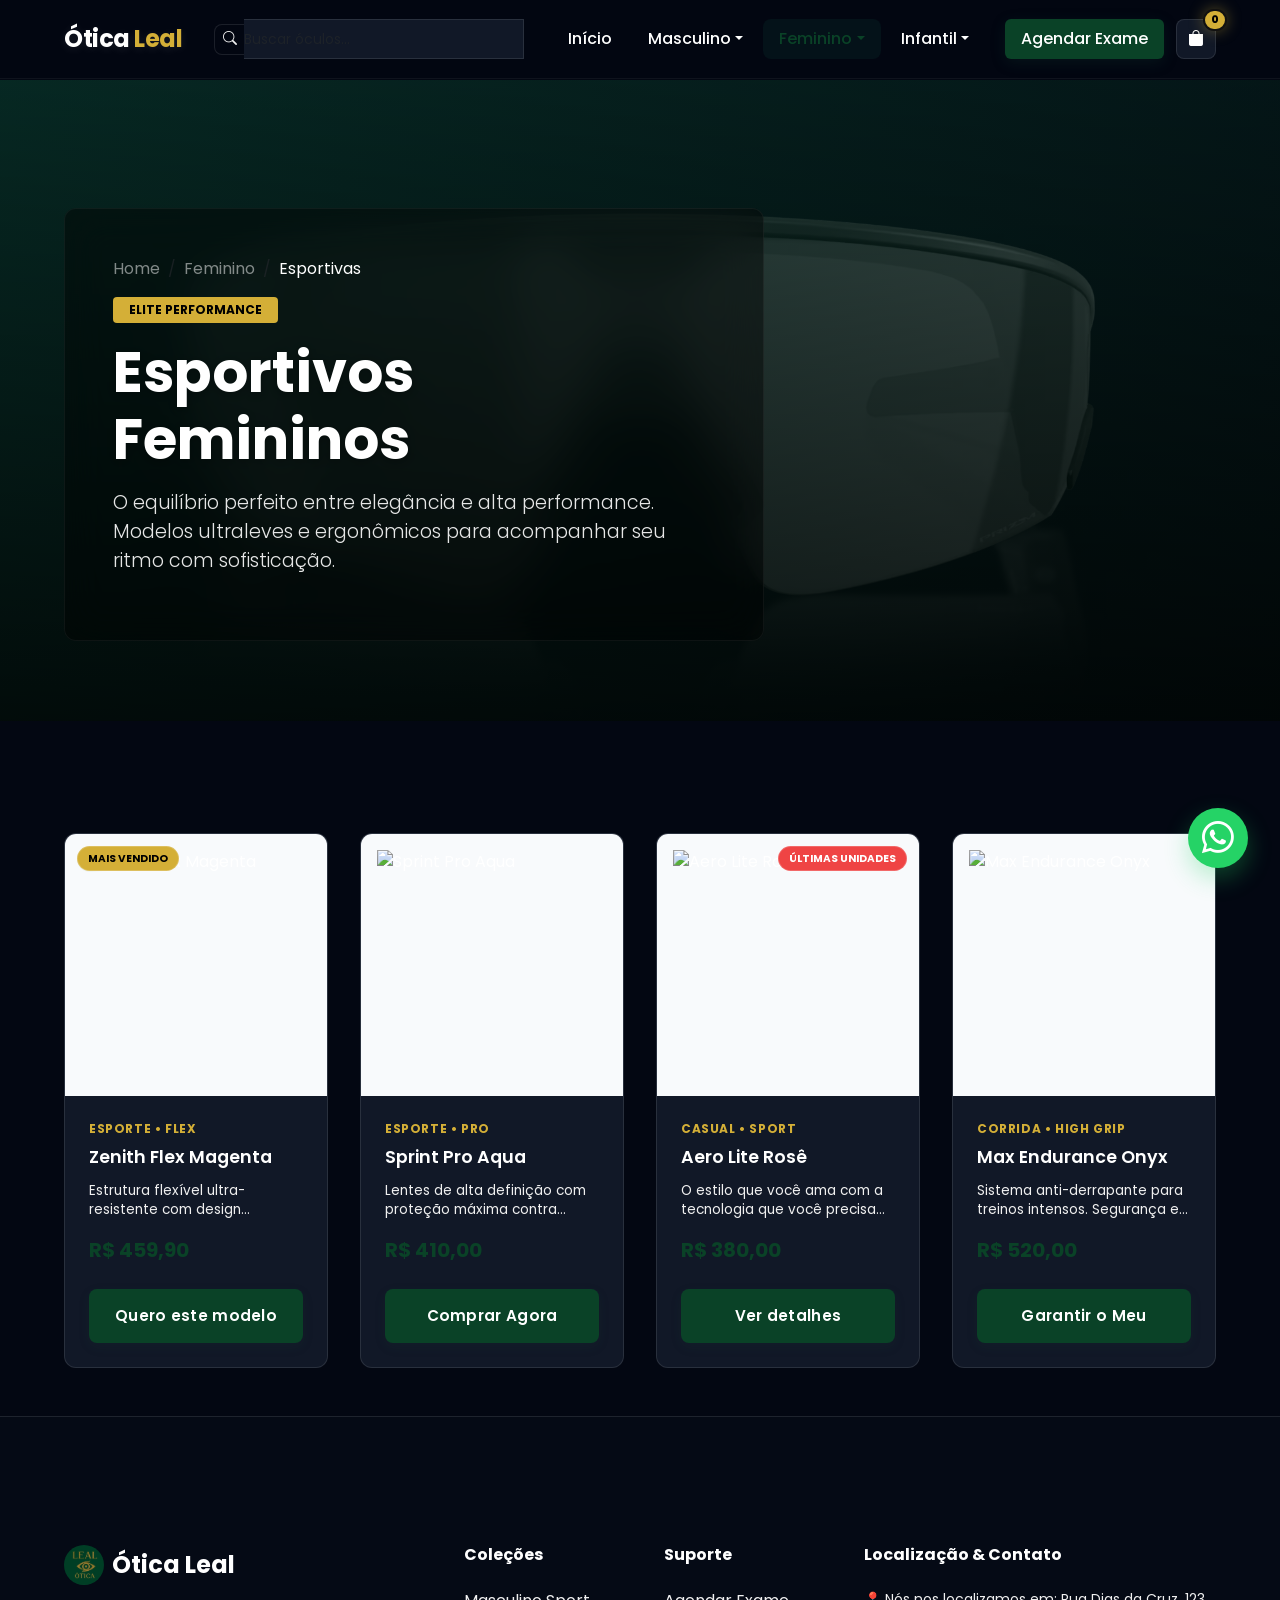
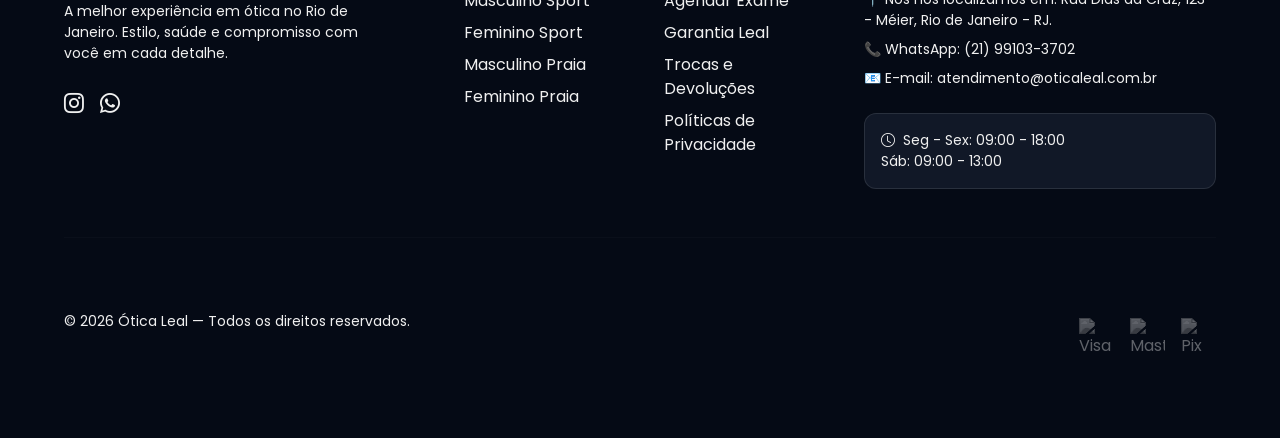
==== commit cd830d0c: "feat: enhance kidsEM page with improved navbar and search functionality - Updated navbar to include " ====
--- a/Html/Esportivas.html
+++ b/Html/Esportivas.html
@@ -1,15 +1,19 @@
 <!DOCTYPE html>
 <html lang="pt-BR" data-theme="dark">
+
 <head>
     <meta charset="UTF-8">
     <meta name="viewport" content="width=device-width, initial-scale=1.0">
-    <meta name="description" content="Coleção Feminina Esportiva — Ótica Leal. Armações leves e elegantes para alta performance.">
+    <meta name="description"
+        content="Coleção Feminina Esportiva — Ótica Leal. Armações leves e elegantes para alta performance.">
     <title>Feminino Esportivo — Ótica Leal</title>
     <link href="https://cdn.jsdelivr.net/npm/bootstrap@5.3.3/dist/css/bootstrap.min.css" rel="stylesheet">
     <link href="https://cdn.jsdelivr.net/npm/bootstrap-icons/font/bootstrap-icons.css" rel="stylesheet">
-    <link href="https://fonts.googleapis.com/css2?family=Poppins:wght@300;400;500;600;700;800&display=swap" rel="stylesheet">
+    <link href="https://fonts.googleapis.com/css2?family=Poppins:wght@300;400;500;600;700;800&display=swap"
+        rel="stylesheet">
     <link rel="stylesheet" href="../Css/Home.css">
 </head>
+
 <body class="home-page">
     <!-- PRELOADER -->
     <div id="preloader">
@@ -18,7 +22,7 @@
     </div>
 
     <!-- NAVBAR -->
-    <nav class="navbar navbar-expand-lg fixed-top custom-navbar">
+    <nav class="navbar navbar-expand-lg fixed-top custom-navbar navbar-dark">
         <div class="container">
             <a class="navbar-brand fw-bold" href="../index.html" style="font-size: 1.5rem; letter-spacing: -0.5px;">
                 <span style="color: #fff">Ótica</span>
@@ -39,8 +43,10 @@
             <div class="collapse navbar-collapse" id="navContent">
                 <div class="search-box mx-lg-3 my-3 my-lg-0">
                     <div class="input-group input-group-sm">
-                        <span class="input-group-text bg-transparent border-end-0"><i class="bi bi-search text-muted"></i></span>
-                        <input type="text" id="searchInput" class="form-control border-start-0 ps-0" placeholder="Buscar óculos..." aria-label="Buscar">
+                        <span class="input-group-text bg-transparent border-end-0"><i
+                                class="bi bi-search text-muted"></i></span>
+                        <input type="text" id="searchInput" class="form-control border-start-0 ps-0"
+                            placeholder="Buscar óculos..." aria-label="Buscar">
                     </div>
                 </div>
                 <ul class="navbar-nav mx-auto gap-1">
@@ -73,7 +79,8 @@
     </nav>
 
     <!-- PAGE HEADER -->
-    <div class="page-header" style="background-image: linear-gradient(to right, rgba(10,66,55,0.85), rgba(10,66,55,0.4)), url('../images/Esportivo2.avif');">
+    <div class="page-header"
+        style="background-image: linear-gradient(to right, rgba(10,66,55,0.85), rgba(10,66,55,0.4)), url('../images/Esportivo2.avif');">
         <div class="container reveal">
             <div class="page-header-content glass p-4 p-md-5" style="border-radius: var(--radius); max-width: 700px;">
                 <nav aria-label="breadcrumb">
@@ -83,9 +90,12 @@
                         <li class="breadcrumb-item active text-white">Esportivas</li>
                     </ol>
                 </nav>
-                <span class="badge-new mb-3 d-inline-block px-3 py-1" style="background: var(--secondary); color: #000; font-weight: 700; font-size: 0.75rem; border-radius: 4px;">ELITE PERFORMANCE</span>
+                <span class="badge-new mb-3 d-inline-block px-3 py-1"
+                    style="background: var(--secondary); color: #000; font-weight: 700; font-size: 0.75rem; border-radius: 4px;">ELITE
+                    PERFORMANCE</span>
                 <h1 class="fw-bold">Esportivos Femininos</h1>
-                <p class="lead">O equilíbrio perfeito entre elegância e alta performance. Modelos ultraleves e ergonômicos para acompanhar seu ritmo com sofisticação.</p>
+                <p class="lead">O equilíbrio perfeito entre elegância e alta performance. Modelos ultraleves e
+                    ergonômicos para acompanhar seu ritmo com sofisticação.</p>
             </div>
         </div>
     </div>
@@ -96,50 +106,66 @@
             <!-- PRODUTO 1 -->
             <div class="product-card" id="titan-lady-rose">
                 <div class="badge-popular">Mais Vendido</div>
-                <div class="product-img-box"><img src="../images/Esportivo3.avif" alt="Zenith Flex Magenta"></div>
+                <div class="product-img-box"><img
+                        src="https://tse3.mm.bing.net/th/id/OIP.l-sgQX4aTZmp708jnjX57wHaE8?rs=1&pid=ImgDetMain&o=7&rm=3"
+                        alt="Zenith Flex Magenta"></div>
                 <div class="product-body">
                     <span class="product-category">Esporte • Flex</span>
                     <h3 class="product-name">Zenith Flex Magenta</h3>
-                    <p class="product-short-desc">Estrutura flexível ultra-resistente com design feminino ergonômico.</p>
+                    <p class="product-short-desc">Estrutura flexível ultra-resistente com design feminino ergonômico.
+                    </p>
                     <div class="product-price">R$ 459,90</div>
-                    <button class="btn btn-buy btn-premium-glow w-100" onclick="adicionarCarrinho('Zenith Flex Magenta', 459.90)">Quero este modelo</button>
+                    <button class="btn btn-buy btn-premium-glow w-100"
+                        onclick="adicionarCarrinho('Zenith Flex Magenta', 459.90)">Quero este modelo</button>
                 </div>
             </div>
 
             <!-- PRODUTO 2 -->
             <div class="product-card">
-                <div class="product-img-box"><img src="../images/Esportivo4.avif" alt="Sprint Pro Aqua"></div>
+                <div class="product-img-box"><img
+                        src="https://tse1.mm.bing.net/th/id/OIP.gd-D5rrNjlSZwUJfighHTAHaE-?rs=1&pid=ImgDetMain&o=7&rm=3"
+                        alt="Sprint Pro Aqua"></div>
                 <div class="product-body">
                     <span class="product-category">Esporte • Pro</span>
                     <h3 class="product-name">Sprint Pro Aqua</h3>
-                    <p class="product-short-desc">Lentes de alta definição com proteção máxima contra ventos e poeira.</p>
+                    <p class="product-short-desc">Lentes de alta definição com proteção máxima contra ventos e poeira.
+                    </p>
                     <div class="product-price">R$ 410,00</div>
-                    <button class="btn btn-buy w-100" onclick="adicionarCarrinho('Sprint Pro Aqua', 410.00)">Comprar Agora</button>
+                    <button class="btn btn-buy w-100" onclick="adicionarCarrinho('Sprint Pro Aqua', 410.00)">Comprar
+                        Agora</button>
                 </div>
             </div>
 
             <!-- PRODUTO 3 -->
             <div class="product-card">
                 <div class="badge-scarcity">Últimas Unidades</div>
-                <div class="product-img-box"><img src="../images/Esportivo5.avif" alt="Aero Lite Rosê"></div>
+                <div class="product-img-box"><img
+                        src="https://tse1.mm.bing.net/th/id/OIP.7IZO0Fg54zcuZHjt52ZPbAHaEK?rs=1&pid=ImgDetMain&o=7&rm=3"
+                        alt="Aero Lite Rosê"></div>
                 <div class="product-body">
                     <span class="product-category">Casual • Sport</span>
                     <h3 class="product-name">Aero Lite Rosê</h3>
-                    <p class="product-short-desc">O estilo que você ama com a tecnologia que você precisa para o dia a dia.</p>
+                    <p class="product-short-desc">O estilo que você ama com a tecnologia que você precisa para o dia a
+                        dia.</p>
                     <div class="product-price">R$ 380,00</div>
-                    <button class="btn btn-buy w-100" onclick="adicionarCarrinho('Aero Lite Rosê', 380.00)">Ver detalhes</button>
+                    <button class="btn btn-buy w-100" onclick="adicionarCarrinho('Aero Lite Rosê', 380.00)">Ver
+                        detalhes</button>
                 </div>
             </div>
 
             <!-- PRODUTO 4 -->
             <div class="product-card">
-                <div class="product-img-box"><img src="../images/0OW8002__800208__P21__shad__al31.avif" alt="Max Endurance Onyx"></div>
+                <div class="product-img-box"><img
+                        src="https://acdn-us.mitiendanube.com/stores/004/467/039/products/img_8080-grande-157a5498d95302d77917261657588530-1024-1024.jpeg"
+                        alt="Max Endurance Onyx"></div>
                 <div class="product-body">
                     <span class="product-category">Corrida • High Grip</span>
                     <h3 class="product-name">Max Endurance Onyx</h3>
-                    <p class="product-short-desc">Sistema anti-derrapante para treinos intensos. Segurança e foco total.</p>
+                    <p class="product-short-desc">Sistema anti-derrapante para treinos intensos. Segurança e foco total.
+                    </p>
                     <div class="product-price">R$ 520,00</div>
-                    <button class="btn btn-buy btn-premium-glow w-100" onclick="adicionarCarrinho('Max Endurance Onyx', 520.00)">Garantir o Meu</button>
+                    <button class="btn btn-buy btn-premium-glow w-100"
+                        onclick="adicionarCarrinho('Max Endurance Onyx', 520.00)">Garantir o Meu</button>
                 </div>
             </div>
         </div>
@@ -154,10 +180,12 @@
                         <img src="../images/logo-otica-leal.png" width="40" alt="Logo" style="border-radius: 50%;">
                         <h4 class="fw-bold mb-0">Ótica Leal</h4>
                     </div>
-                    <p class="small text-secondary" style="max-width: 300px;">A melhor experiência em ótica no Rio de Janeiro. Estilo, saúde e compromisso com você em cada detalhe.</p>
+                    <p class="small text-secondary" style="max-width: 300px;">A melhor experiência em ótica no Rio de
+                        Janeiro. Estilo, saúde e compromisso com você em cada detalhe.</p>
                     <div class="d-flex gap-3 mt-4">
                         <a href="#" class="fs-5 text-secondary"><i class="bi bi-instagram"></i></a>
-                        <a href="https://wa.me/5521991033702" class="fs-5 text-secondary"><i class="bi bi-whatsapp"></i></a>
+                        <a href="https://wa.me/5521991033702" class="fs-5 text-secondary"><i
+                                class="bi bi-whatsapp"></i></a>
                     </div>
                 </div>
                 <div class="col-lg-2 col-6">
@@ -180,11 +208,13 @@
                 </div>
                 <div class="col-lg-4">
                     <h6 class="fw-bold mb-4">Localização & Contato</h6>
-                    <p class="small mb-2 text-secondary">📍 Nós nos localizamos em: Rua Dias da Cruz, 123 - Méier, Rio de Janeiro - RJ.</p>
+                    <p class="small mb-2 text-secondary">📍 Nós nos localizamos em: Rua Dias da Cruz, 123 - Méier, Rio
+                        de Janeiro - RJ.</p>
                     <p class="small mb-2 text-secondary">📞 WhatsApp: (21) 99103-3702</p>
                     <p class="small text-secondary">📧 E-mail: atendimento@oticaleal.com.br</p>
                     <div class="mt-4 p-3 glass-card" style="border-radius: 12px;">
-                        <p class="small mb-0 text-muted"><i class="bi bi-clock me-2"></i>Seg - Sex: 09:00 - 18:00<br>Sáb: 09:00 - 13:00</p>
+                        <p class="small mb-0 text-muted"><i class="bi bi-clock me-2"></i>Seg - Sex: 09:00 -
+                            18:00<br>Sáb: 09:00 - 13:00</p>
                     </div>
                 </div>
             </div>
@@ -210,8 +240,9 @@
                 </div>
                 <div class="modal-body">
                     <div id="listaCarrinho" class="mb-4"></div>
-                    <div id="carrinhoVazio" class="text-center py-5" style="color:var(--text-muted)">Seu carrinho está vazio 😢</div>
-                    
+                    <div id="carrinhoVazio" class="text-center py-5" style="color:var(--text-muted)">Seu carrinho está
+                        vazio 😢</div>
+
                     <div id="checkoutForm" style="display: none;">
                         <hr class="my-4">
                         <h6 class="fw-bold mb-3 text-primary-leal">Informações Complementares</h6>
@@ -236,7 +267,8 @@
                     </div>
 
                     <div class="pt-3 text-end" style="border-top:1px solid var(--border)">
-                        <h4 class="fw-bold">Total: <span id="totalCarrinho" style="color:var(--primary)">R$ 0,00</span></h4>
+                        <h4 class="fw-bold">Total: <span id="totalCarrinho" style="color:var(--primary)">R$ 0,00</span>
+                        </h4>
                     </div>
                 </div>
                 <div class="modal-footer">
@@ -248,7 +280,8 @@
     </div>
 
     <!-- FLOATING WHATSAPP BUTTON -->
-    <a href="https://wa.me/5521991033702?text=Olá,%20vim%20aqui%20perguntar:" class="whatsapp-float" target="_blank" aria-label="Fale conosco no WhatsApp">
+    <a href="https://wa.me/5521991033702?text=Olá,%20vim%20aqui%20perguntar:" class="whatsapp-float" target="_blank"
+        aria-label="Fale conosco no WhatsApp">
         <i class="bi bi-whatsapp"></i>
         <span class="float-tooltip">Dúvidas? Fale conosco!</span>
     </a>
@@ -273,7 +306,8 @@
             <i class="bi bi-search"></i>
             <span>Busca</span>
         </a>
-        <a href="javascript:void(0)" class="nav-item position-relative" data-bs-toggle="modal" data-bs-target="#modalCarrinho">
+        <a href="javascript:void(0)" class="nav-item position-relative" data-bs-toggle="modal"
+            data-bs-target="#modalCarrinho">
             <i class="bi bi-bag"></i>
             <span class="badge-dot" id="badgeMobile"></span>
             <span>Carrinho</span>
@@ -284,6 +318,5 @@
         </a>
     </nav>
 </body>
-</html>
-
-
+
+</html>
--- a/Css/Home.css
+++ b/Css/Home.css
@@ -366,6 +366,13 @@
   padding: 0 1.5rem;
 }
 
+@media (max-width: 576px) {
+  .container {
+    padding: 0 0.75rem;
+    margin: 0 auto;
+  }
+}
+
 /* ================================================
    NAVBAR
    ================================================ */
@@ -474,6 +481,10 @@
   padding: 0.35em 0.5em !important;
 }
 
+.search-box {
+  position: relative;
+}
+
 .search-box .form-control {
   border-radius: 0 var(--radius-sm) var(--radius-sm) 0;
   background: var(--bg-card);
@@ -487,6 +498,46 @@
   border-radius: var(--radius-sm) 0 0 var(--radius-sm);
   border-color: var(--border);
   color: var(--text-muted);
+}
+
+.search-results {
+  position: absolute;
+  top: calc(100% + 0.4rem);
+  left: 0;
+  right: 0;
+  background: var(--bg-card);
+  color: var(--text);
+  border: 1px solid var(--border);
+  border-radius: 12px;
+  box-shadow: var(--shadow-lg);
+  z-index: 1200;
+  max-height: 320px;
+  overflow-y: auto;
+}
+
+.search-results.hidden {
+  display: none;
+}
+
+.search-results .search-result-item {
+  padding: 0.85rem 1rem;
+  cursor: pointer;
+  transition: background 0.2s ease;
+}
+
+.search-results .search-result-item:hover,
+.search-results .search-result-item.active {
+  background: rgba(212, 175, 55, 0.08);
+}
+
+.search-results .search-result-title {
+  font-weight: 700;
+  margin-bottom: 0.2rem;
+}
+
+.search-results .search-result-meta {
+  font-size: 0.82rem;
+  color: var(--text-secondary);
 }
 
 .search-box .form-control:focus {
@@ -803,7 +854,7 @@
   color: var(--text-secondary);
   margin-bottom: 1rem;
   display: -webkit-box;
-  -webkit-line-clam: 2;
+  -webkit-line-clamp: 2;
   -webkit-box-orient: vertical;
   overflow: hidden;
   line-height: 1.4;
@@ -921,7 +972,7 @@
 .exames-section {
   background: var(--bg-elevated);
   border-radius: var(--radius);
-  margin: 4rem 0;
+  margin: 2rem 0;
   overflow: hidden;
 }
 
@@ -932,19 +983,93 @@
   object-fit: cover;
 }
 
+.exame-img-container {
+  width: 100%;
+  height: 100%;
+  min-height: 280px;
+  overflow: hidden;
+}
+
+.exame-img-container img {
+  width: 100%;
+  height: 100%;
+  object-fit: cover;
+}
+
 .badge-free {
   background: var(--secondary);
   color: #fff;
-  padding: 0.2rem 0.6rem;
+  padding: 0.4rem 1rem;
   border-radius: var(--radius-xs);
-  font-size: 0.9rem;
+  font-size: 0.85rem;
+  font-weight: 700;
   vertical-align: middle;
+  white-space: nowrap;
 }
 
 .benefit-item {
   display: flex;
-  gap: 1rem;
+  gap: 1.25rem;
   margin-bottom: 1.5rem;
+  align-items: flex-start;
+}
+
+.benefit-icon {
+  width: 50px;
+  height: 50px;
+  background: rgba(212, 175, 55, 0.1);
+  border-radius: 50%;
+  display: flex;
+  align-items: center;
+  justify-content: center;
+  font-size: 1.5rem;
+  color: var(--secondary);
+  flex-shrink: 0;
+}
+
+@media (max-width: 768px) {
+  .exames-section {
+    margin: 1.5rem 0 !important;
+  }
+
+  .exame-img-container {
+    min-height: 220px;
+    margin-bottom: 1.5rem;
+  }
+
+  .benefit-item {
+    gap: 1rem;
+    margin-bottom: 1.25rem;
+  }
+
+  .benefit-icon {
+    width: 45px;
+    height: 45px;
+    font-size: 1.25rem;
+  }
+
+  .badge-free {
+    padding: 0.35rem 0.8rem;
+    font-size: 0.8rem;
+  }
+}
+
+@media (max-width: 576px) {
+  .exames-section {
+    margin: 1rem 0 !important;
+  }
+
+  .exame-img-container {
+    min-height: 200px;
+    margin-bottom: 1.5rem;
+    border-radius: 16px !important;
+  }
+
+  .badge-free {
+    display: block;
+    margin-top: 0.5rem;
+    text-align: center;
+  }
 }
 
 /* ================================================
@@ -1149,6 +1274,87 @@
   }
 }
 
+@media (max-width: 576px) {
+  .feature-box,
+  .product-card,
+  .glass-card,
+  .stat-card,
+  .trust-icon-box {
+    border-radius: 16px;
+  }
+
+  .hero-section {
+    padding: 0;
+    min-height: 70vh;
+  }
+
+  .hero-content-box {
+    margin: 0 !important;
+    border-radius: 0 !important;
+    padding: 1.5rem !important;
+  }
+
+  .page-header {
+    padding: 3rem 0 2rem !important;
+    margin-bottom: 0;
+  }
+
+  .page-header-content {
+    padding: 1.5rem !important;
+    margin: 0 0.75rem;
+  }
+
+  section {
+    padding-left: 0 !important;
+    padding-right: 0 !important;
+  }
+
+  .stats-section {
+    padding: 3rem 0.75rem !important;
+  }
+
+  .exames-section {
+    margin: 2rem 0.75rem !important;
+  }
+
+  .site-footer {
+    padding: 3rem 0.75rem 1rem !important;
+  }
+
+  .footer-full {
+    padding-left: 0.75rem !important;
+    padding-right: 0.75rem !important;
+  }
+
+  .row.g-4,
+  .row.g-5 {
+    gap: 1rem !important;
+  }
+
+  .product-grid {
+    gap: 1.5rem;
+  }
+
+  .search-box .form-control {
+    min-width: 100px !important;
+  }
+
+  .badge-popular,
+  .badge-scarcity {
+    font-size: 0.6rem;
+    padding: 3px 8px;
+  }
+
+  .modal-content {
+    margin: 0 !important;
+    border-radius: 24px 24px 0 0;
+  }
+
+  .modal-dialog {
+    margin-bottom: 0 !important;
+  }
+}
+
 /* ================================================
    CRO & TRUST COMPONENTS
    ================================================ */
@@ -1594,6 +1800,16 @@
   }
   .whatsapp-card {
     min-width: 280px;
+  }
+
+  section.container-fluid {
+    padding-left: 0 !important;
+    padding-right: 0 !important;
+  }
+
+  .container-fluid.px-md-5 {
+    padding-left: 0.75rem !important;
+    padding-right: 0.75rem !important;
   }
 }
 
@@ -1698,7 +1914,17 @@
   font-weight: 800 !important;
   box-shadow: 0 0 15px rgba(212, 175, 55, 0.4);
   border: 2px solid #111;
-  transform: translate(20%, -20%);
+  padding: 2px 6px !important;
+  min-width: 22px;
+  height: 22px;
+  display: flex !important;
+  align-items: center;
+  justify-content: center;
+  font-size: 0.65rem !important;
+}
+
+.btn-cart {
+  position: relative;
 }
 
 @media (max-width: 768px) {
